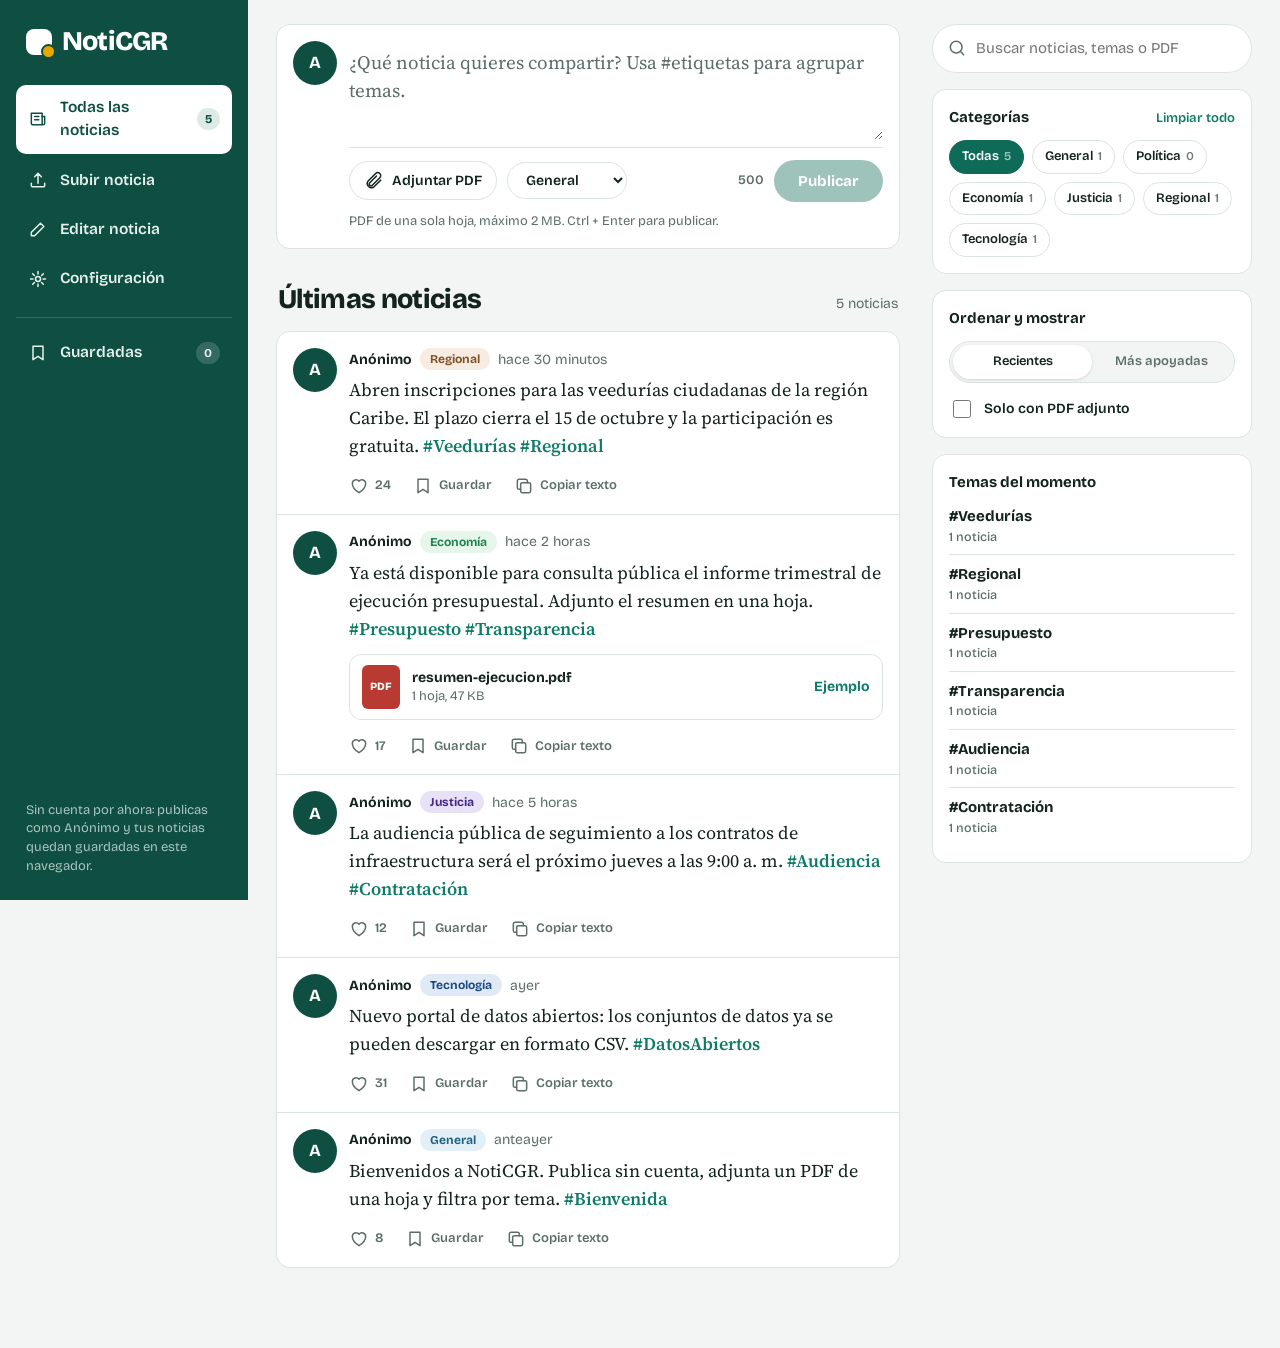
==== index.html @ 5ce53938 "NotiCGR_NombreBeta_1.0v" ====
<!doctype html>
<html lang="es">
<head>
<meta charset="utf-8">
<meta name="viewport" content="width=device-width, initial-scale=1">
<title>NotiCGR – Tablón de noticias</title>
<link rel="preconnect" href="https://fonts.googleapis.com">
<link rel="preconnect" href="https://fonts.gstatic.com" crossorigin>
<link href="https://fonts.googleapis.com/css2?family=Bricolage+Grotesque:opsz,wght@12..96,400;12..96,600;12..96,700;12..96,800&family=Source+Serif+4:opsz,wght@8..60,400;8..60,600&display=swap" rel="stylesheet">
<link rel="stylesheet" href="styles.css">
</head>
<body>

<svg width="0" height="0" style="position:absolute" aria-hidden="true">
  <symbol id="i-news" viewBox="0 0 24 24"><path d="M4 5h13v14H6a2 2 0 0 1-2-2z"/><path d="M17 9h3v8a2 2 0 0 1-2 2M8 9h5M8 13h5"/></symbol>
  <symbol id="i-upload" viewBox="0 0 24 24"><path d="M12 16V4m0 0L8 8m4-4 4 4M4 16v3a1 1 0 0 0 1 1h14a1 1 0 0 0 1-1v-3"/></symbol>
  <symbol id="i-edit" viewBox="0 0 24 24"><path d="M4 20h4L19 9l-4-4L4 16z"/></symbol>
  <symbol id="i-gear" viewBox="0 0 24 24"><circle cx="12" cy="12" r="3"/><path d="M12 3v3M12 18v3M3 12h3M18 12h3M5.6 5.6l2.1 2.1M16.3 16.3l2.1 2.1M18.4 5.6l-2.1 2.1M7.7 16.3l-2.1 2.1"/></symbol>
  <symbol id="i-bookmark" viewBox="0 0 24 24"><path d="M6 4h12v16l-6-4-6 4z"/></symbol>
  <symbol id="i-search" viewBox="0 0 24 24"><circle cx="11" cy="11" r="7"/><path d="m20 20-4-4"/></symbol>
  <symbol id="i-clip" viewBox="0 0 24 24"><path d="M20 11l-8 8a5 5 0 0 1-7-7l9-9a3.5 3.5 0 0 1 5 5l-9 9a2 2 0 0 1-3-3l8-8"/></symbol>
  <symbol id="i-heart" viewBox="0 0 24 24"><path d="M12 20s-8-5-8-11a4.5 4.5 0 0 1 8-2.8A4.5 4.5 0 0 1 20 9c0 6-8 11-8 11z"/></symbol>
  <symbol id="i-share" viewBox="0 0 24 24"><rect x="8" y="8" width="12" height="12" rx="2"/><path d="M16 8V6a2 2 0 0 0-2-2H6a2 2 0 0 0-2 2v8a2 2 0 0 0 2 2h2"/></symbol>
  <symbol id="i-trash" viewBox="0 0 24 24"><path d="M5 7h14M9 7V4h6v3M7 7l1 13h8l1-13"/></symbol>
  <symbol id="i-x" viewBox="0 0 24 24"><path d="M6 6l12 12M18 6L6 18"/></symbol>
</svg>

<!-- Barra superior (solo tablet y móvil) -->
<header class="topbar">
  <a class="brand" href="#"><span class="mark"></span>NotiCGR</a>
  <button class="ghost" id="mtoggle" aria-expanded="false" aria-controls="aside">
    <svg class="i"><use href="#i-search"/></svg>Buscar y filtrar
  </button>
</header>

<!-- Panel de control (izquierda). Cambia cada href="#" por la página real cuando exista. -->
<nav class="side" id="nav" aria-label="Panel de control">
  <a class="brand" href="#"><span class="mark"></span>NotiCGR</a>
  <ul>
    <li><a class="nav" href="#" data-view="all" aria-current="page"><svg class="i"><use href="#i-news"/></svg><span class="lbl">Todas las noticias</span><span class="badge" id="n-all">0</span></a></li>
    <li><a class="nav" href="#" data-view="upload"><svg class="i"><use href="#i-upload"/></svg><span class="lbl">Subir noticia</span></a></li>
    <li><a class="nav" href="#" data-view="edit"><svg class="i"><use href="#i-edit"/></svg><span class="lbl">Editar noticia</span></a></li>
    <li><a class="nav" href="#" data-view="settings"><svg class="i"><use href="#i-gear"/></svg><span class="lbl">Configuración</span></a></li>
    <li class="sep"><a class="nav" href="#" data-view="saved"><svg class="i"><use href="#i-bookmark"/></svg><span class="lbl">Guardadas</span><span class="badge" id="n-saved">0</span></a></li>
  </ul>
  <p class="note">Sin cuenta por ahora: publicas como Anónimo y tus noticias quedan guardadas en este navegador.</p>
</nav>

<div class="app">
  <main>
    <!-- Publicar -->
    <section class="composer" id="composer" aria-label="Publicar una noticia">
      <div class="av" aria-hidden="true">A</div>
      <div>
        <textarea id="text" maxlength="500" rows="3" placeholder="¿Qué noticia quieres compartir? Usa #etiquetas para agrupar temas."></textarea>
        <div class="fchip" id="fchip">
          <span class="ic">PDF</span><span class="fname" id="fname"></span>
          <button class="x" id="fremove" aria-label="Quitar PDF"><svg class="i"><use href="#i-x"/></svg></button>
        </div>
        <div class="cbar">
          <button class="ghost" id="attach" type="button"><svg class="i"><use href="#i-clip"/></svg>Adjuntar PDF</button>
          <input type="file" id="file" accept="application/pdf,.pdf" hidden>
          <select class="ghost" id="pcat" aria-label="Categoría"></select>
          <span class="sp"></span>
          <span class="cnt" id="cnt" title="Caracteres restantes">500</span>
          <button class="btn" id="pub" disabled>Publicar</button>
        </div>
        <p class="hint">PDF de una sola hoja, máximo 2 MB. Ctrl + Enter para publicar.</p>
      </div>
    </section>

    <!-- Tablón -->
    <div class="fh"><h1 id="title">Últimas noticias</h1><span id="count"></span></div>
    <div id="feed" aria-live="polite"></div>
  </main>

  <!-- Búsqueda y filtros (derecha) -->
  <aside class="aside" id="aside" aria-label="Búsqueda y filtros">
    <label class="search">
      <svg class="i"><use href="#i-search"/></svg>
      <input id="q" type="search" placeholder="Buscar noticias, temas o PDF" autocomplete="off">
    </label>
    <section class="panel">
      <div class="ph"><h2>Categorías</h2><button class="link" id="reset">Limpiar todo</button></div>
      <div class="chips" id="chips"></div>
    </section>
    <section class="panel">
      <h2>Ordenar y mostrar</h2>
      <div class="seg" id="sort" role="group" aria-label="Orden">
        <button data-sort="new" aria-pressed="true">Recientes</button>
        <button data-sort="top" aria-pressed="false">Más apoyadas</button>
      </div>
      <label class="check"><input type="checkbox" id="onlypdf"> Solo con PDF adjunto</label>
    </section>
    <section class="panel">
      <h2>Temas del momento</h2>
      <div id="topics"></div>
    </section>
  </aside>
</div>

<div id="toast" role="status" aria-live="polite"></div>
<script src="app.js"></script>
</body>
</html>
---- styles.css ----
/* NotiCGR – estilos del dashboard */
:root{
  --paper:#F2F5F3;--card:#fff;--ink:#14231E;--muted:#5D6E67;--line:#DCE4E0;
  --brand:#0E4F42;--brand-2:#0A3B31;--on-brand:#E6F1ED;--btn:#0E6B58;--accent:#0E7C66;--amber:#E6A700;
  --r:14px;--side:248px;
  --ui:"Bricolage Grotesque",system-ui,-apple-system,"Segoe UI",sans-serif;
  --serif:"Source Serif 4",Georgia,serif;
}
@media (prefers-color-scheme:dark){
  :root{--paper:#0D1512;--card:#141F1B;--ink:#E7EFEB;--muted:#93A69E;--line:#24342E;--accent:#3CC4A5;--brand:#0A3B31;--brand-2:#072C24}
}
*{box-sizing:border-box}
html{scroll-padding-top:70px}
body{margin:0;background:var(--paper);color:var(--ink);font:16px/1.5 var(--ui);-webkit-font-smoothing:antialiased}
button,input,select,textarea{font:inherit;color:inherit}
:focus-visible{outline:2px solid var(--accent);outline-offset:2px}
.i{width:20px;height:20px;flex:none;fill:none;stroke:currentColor;stroke-width:1.8;stroke-linecap:round;stroke-linejoin:round}

/* ---------- Panel de control ---------- */
.side{position:fixed;inset:0 auto 0 0;width:var(--side);background:var(--brand);color:var(--on-brand);display:flex;flex-direction:column;padding:28px 16px 24px;z-index:20}
.side :focus-visible{outline-color:#fff}
.brand{display:flex;align-items:center;gap:10px;font:800 27px/1 var(--ui);letter-spacing:-.03em;color:#fff;text-decoration:none;padding:0 10px 30px}
.topbar .brand{color:var(--ink);padding:0;font-size:22px}
.mark{width:26px;height:26px;border-radius:8px;background:#fff;position:relative;flex:none}
.mark::after{content:"";position:absolute;right:-4px;bottom:-4px;width:11px;height:11px;border-radius:50%;background:var(--amber);border:2px solid var(--brand)}
.topbar .mark{background:var(--brand)}
.topbar .mark::after{border-color:var(--paper)}
.side ul{list-style:none;margin:0;padding:0;display:grid;gap:4px}
.side .sep{margin-top:12px;padding-top:12px;border-top:1px solid rgba(255,255,255,.16)}
.nav{display:flex;align-items:center;gap:12px;padding:11px 12px;border-radius:10px;color:inherit;text-decoration:none;font-weight:600;font-size:15.5px}
.nav:hover{background:rgba(255,255,255,.09)}
.nav[aria-current=page]{background:#fff;color:var(--brand)}
.badge{margin-left:auto;font-size:12px;font-weight:700;background:rgba(255,255,255,.16);padding:2px 8px;border-radius:99px}
.nav[aria-current=page] .badge{background:#DCEBE5;color:var(--brand)}
.note{margin:auto 10px 0;font-size:13px;line-height:1.45;opacity:.72}

/* ---------- Estructura ---------- */
.topbar{display:none}
.app{margin-left:var(--side);display:grid;grid-template-columns:minmax(0,660px) 320px;gap:32px;justify-content:center;padding:0 28px}
main{padding:24px 0 80px;min-width:0}
.aside{position:sticky;top:0;align-self:start;max-height:100vh;overflow:auto;padding:24px 0;display:grid;gap:16px;scrollbar-width:thin}

/* ---------- Publicar ---------- */
.composer{display:grid;grid-template-columns:44px 1fr;gap:12px;background:var(--card);border:1px solid var(--line);border-radius:var(--r);padding:16px}
.composer:focus-within{border-color:var(--accent);box-shadow:0 0 0 3px color-mix(in oklab,var(--accent) 22%,transparent)}
.composer.drag{border-color:var(--amber);border-style:dashed}
.av{width:44px;height:44px;border-radius:50%;background:var(--brand);color:#fff;display:grid;place-items:center;font-weight:700;font-size:17px}
#text{width:100%;min-height:84px;resize:vertical;border:0;outline:0;background:transparent;font:400 19px/1.45 var(--serif);padding:8px 0}
#text::placeholder{color:var(--muted)}
.cbar{display:flex;align-items:center;gap:10px;flex-wrap:wrap;border-top:1px solid var(--line);padding-top:12px}
.sp{flex:1}
.cnt{font-size:13px;font-weight:600;color:var(--muted);min-width:28px;text-align:right}
.cnt.warn{color:#B4520A}
.hint{margin:10px 0 0;font-size:13px;color:var(--muted)}
.ghost{display:inline-flex;align-items:center;gap:8px;padding:8px 14px;border:1px solid var(--line);border-radius:99px;background:none;font-size:14px;font-weight:600;cursor:pointer}
.ghost:hover{border-color:var(--accent);color:var(--accent)}
select.ghost{padding-right:10px;background:var(--card)}
.btn{background:var(--btn);color:#fff;border:0;border-radius:99px;padding:10px 24px;font-weight:700;font-size:15px;cursor:pointer}
.btn:hover:not(:disabled){filter:brightness(1.12)}
.btn:disabled{opacity:.4;cursor:not-allowed}
.fchip{display:none;align-items:center;gap:10px;margin:4px 0 12px;padding:8px 10px;border:1px solid var(--line);border-radius:12px;font-size:14px}
.fchip.on{display:flex}
.fname{flex:1;min-width:0;overflow:hidden;text-overflow:ellipsis;white-space:nowrap;font-weight:600}
.ic{display:grid;place-items:center;flex:none;width:38px;height:44px;border-radius:6px;background:#B93A32;color:#fff;font-size:11px;font-weight:800;letter-spacing:.02em}
.fchip .ic{width:30px;height:36px;font-size:10px}
.x{display:grid;place-items:center;width:30px;height:30px;border:0;border-radius:50%;background:none;color:var(--muted);cursor:pointer}
.x:hover{background:var(--line);color:var(--ink)}

/* ---------- Tablón ---------- */
.fh{display:flex;align-items:baseline;justify-content:space-between;margin:30px 2px 12px}
.fh h1{margin:0;font-size:27px;font-weight:800;letter-spacing:-.025em}
#count{color:var(--muted);font-size:14px}
#feed{background:var(--card);border:1px solid var(--line);border-radius:var(--r);overflow:hidden}
.post{display:grid;grid-template-columns:44px 1fr;gap:12px;padding:16px;border-top:1px solid var(--line)}
.post:first-child{border-top:0}
.post.new{animation:fresh 1.8s ease-out}
@keyframes fresh{from{background:color-mix(in oklab,var(--amber) 24%,var(--card))}}
.pb{min-width:0}
.pb header{display:flex;align-items:center;gap:8px;flex-wrap:wrap;font-size:14px}
.pb time{color:var(--muted)}
.cat{font-size:12px;font-weight:700;padding:2px 10px;border-radius:99px;
  background:color-mix(in oklab,hsl(var(--h) 65% 45%) 14%,var(--card));
  color:color-mix(in oklab,hsl(var(--h) 70% 38%) 75%,var(--ink))}
.pb p{margin:6px 0 0;font:400 18px/1.55 var(--serif);white-space:pre-line;overflow-wrap:anywhere}
.tag{all:unset;cursor:pointer;color:var(--accent);font-weight:600}
.tag:hover{text-decoration:underline}
.tag:focus-visible{outline:2px solid var(--accent);border-radius:3px}
.pdf{display:flex;align-items:center;gap:12px;margin-top:12px;padding:10px 12px;border:1px solid var(--line);border-radius:12px;color:inherit;text-decoration:none;font-size:14px;line-height:1.35}
a.pdf:hover{border-color:var(--accent)}
.pdf small{color:var(--muted);font-size:13px}
.pdf .go{margin-left:auto;font-weight:700;color:var(--accent)}
.acts{display:flex;gap:2px;margin:10px 0 -4px -10px}
.acts button{display:flex;align-items:center;gap:6px;padding:6px 10px;border:0;border-radius:99px;background:none;color:var(--muted);font-size:13px;font-weight:600;cursor:pointer}
.acts button:hover{background:color-mix(in oklab,var(--accent) 12%,transparent);color:var(--accent)}
.acts [aria-pressed=true]{color:var(--accent)}
.acts [aria-pressed=true] .i{fill:currentColor}
.acts .del{margin-left:auto}
.acts .del:hover{color:#C0392B;background:color-mix(in oklab,#C0392B 12%,transparent)}
.empty{display:grid;gap:4px;padding:48px 24px;text-align:center;color:var(--muted)}
.empty b{color:var(--ink);font-size:17px}

/* ---------- Búsqueda y filtros ---------- */
.search{position:relative;display:block}
.search .i{position:absolute;left:15px;top:50%;translate:0 -50%;color:var(--muted);pointer-events:none}
.search input{width:100%;padding:12px 16px 12px 43px;border:1px solid var(--line);border-radius:99px;background:var(--card);font-size:15px;outline:0}
.search input:focus{border-color:var(--accent);box-shadow:0 0 0 3px color-mix(in oklab,var(--accent) 22%,transparent)}
.panel{background:var(--card);border:1px solid var(--line);border-radius:var(--r);padding:16px}
.panel h2{margin:0 0 12px;font-size:15px;font-weight:700}
.ph{display:flex;align-items:baseline;justify-content:space-between}
.ph h2{margin-bottom:12px}
.link{border:0;background:none;padding:0;color:var(--accent);font-size:13px;font-weight:600;cursor:pointer}
.link:hover{text-decoration:underline}
.chips{display:flex;flex-wrap:wrap;gap:8px}
.chip{padding:6px 12px;border:1px solid var(--line);border-radius:99px;background:none;font-size:13px;font-weight:600;cursor:pointer}
.chip small{margin-left:5px;font-size:12px;opacity:.6}
.chip:hover{border-color:var(--accent)}
.chip[aria-pressed=true]{background:var(--btn);border-color:var(--btn);color:#fff}
.seg{display:grid;grid-template-columns:1fr 1fr;padding:3px;border-radius:99px;background:var(--paper);border:1px solid var(--line)}
.seg button{padding:7px 8px;border:0;border-radius:99px;background:none;font-size:13px;font-weight:600;color:var(--muted);cursor:pointer}
.seg [aria-pressed=true]{background:var(--card);color:var(--ink);box-shadow:0 1px 3px rgba(0,0,0,.14)}
.check{display:flex;align-items:center;gap:10px;margin-top:14px;font-size:14px;font-weight:600;cursor:pointer}
.check input{width:18px;height:18px;accent-color:var(--btn)}
.topic{display:flex;flex-direction:column;align-items:flex-start;width:100%;padding:8px 0;border:0;border-top:1px solid var(--line);background:none;font-size:15px;font-weight:700;text-align:left;cursor:pointer}
.topic:first-child{border-top:0;padding-top:0}
.topic:hover{color:var(--accent)}
.topic small{font-size:12.5px;font-weight:500;color:var(--muted)}
.muted{margin:0;color:var(--muted);font-size:14px}

/* ---------- Aviso ---------- */
#toast{position:fixed;left:50%;bottom:28px;translate:-50% 16px;opacity:0;pointer-events:none;max-width:calc(100vw - 32px);padding:11px 18px;border-radius:99px;background:var(--ink);color:var(--paper);font-size:14px;font-weight:600;transition:opacity .25s,translate .25s;z-index:50}
#toast.on{opacity:1;translate:-50% 0}

/* ---------- Tablet: los filtros pasan a un panel desplegable ---------- */
@media (max-width:1180px){
  .app{grid-template-columns:minmax(0,660px)}
  .topbar{display:flex;justify-content:flex-end;align-items:center;position:sticky;top:0;z-index:15;margin-left:var(--side);padding:10px 28px;background:color-mix(in oklab,var(--paper) 92%,transparent);backdrop-filter:blur(8px)}
  .topbar .brand{display:none}
  .aside{display:none;position:static;max-height:none;order:-1;padding:16px 0 0}
  body.aside-open .aside{display:grid}
  main{padding-top:16px}
}

/* ---------- Móvil: el panel de control pasa a barra inferior ---------- */
@media (max-width:820px){
  .topbar{margin-left:0;padding:10px 14px;justify-content:space-between}
  .topbar .brand{display:flex}
  .app{margin-left:0;padding:0 14px}
  main{padding-bottom:104px}
  .side{inset:auto 0 0 0;width:auto;flex-direction:row;padding:6px 6px calc(6px + env(safe-area-inset-bottom));box-shadow:0 -1px 0 rgba(255,255,255,.1)}
  .side>.brand,.note,.badge{display:none}
  .side ul{flex:1;grid-auto-flow:column;grid-auto-columns:1fr;gap:2px}
  .side .sep{margin:0;padding:0;border:0}
  .nav{flex-direction:column;justify-content:center;gap:3px;padding:7px 2px;text-align:center;font-size:10.5px;line-height:1.15}
  .composer{grid-template-columns:1fr;padding:14px}
  .composer>.av{display:none}
  .post{grid-template-columns:36px 1fr;gap:10px;padding:14px}
  .post .av{width:36px;height:36px;font-size:15px}
  #toast{bottom:92px}
}
@media (prefers-reduced-motion:reduce){*{animation:none!important;transition:none!important}}
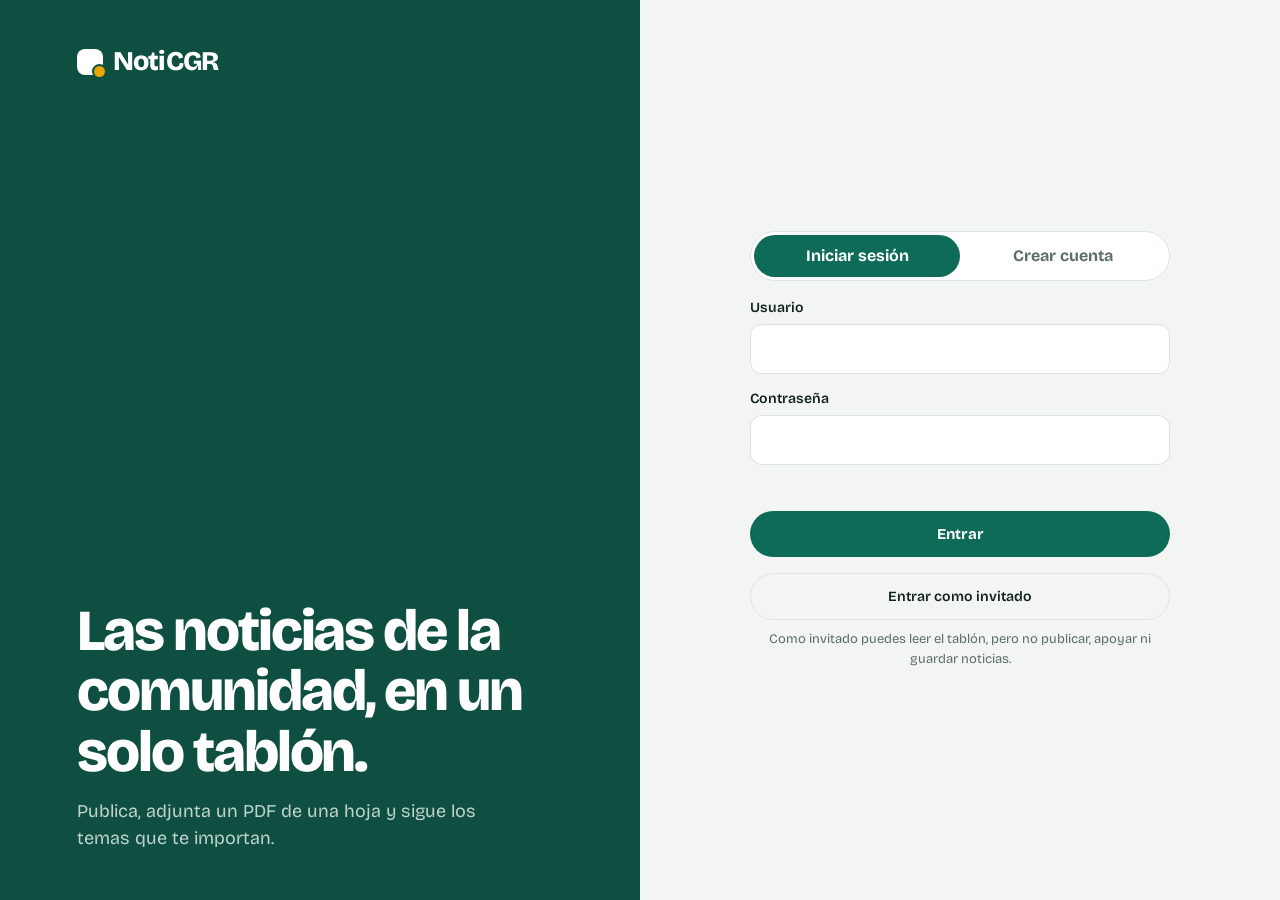
==== commit 606ed53d: "CGRnews_b1.1v" ====
--- a/index.html
+++ b/index.html
@@ -8,6 +8,7 @@
 <link rel="preconnect" href="https://fonts.gstatic.com" crossorigin>
 <link href="https://fonts.googleapis.com/css2?family=Bricolage+Grotesque:opsz,wght@12..96,400;12..96,600;12..96,700;12..96,800&family=Source+Serif+4:opsz,wght@8..60,400;8..60,600&display=swap" rel="stylesheet">
 <link rel="stylesheet" href="styles.css">
+<script>try{if(!localStorage.getItem("noticgr.session"))location.replace("login.html")}catch(e){}</script>
 </head>
 <body>
 
@@ -31,6 +32,7 @@
   <button class="ghost" id="mtoggle" aria-expanded="false" aria-controls="aside">
     <svg class="i"><use href="#i-search"/></svg>Buscar y filtrar
   </button>
+  <button class="ghost tb-out" data-out></button>
 </header>
 
 <!-- Panel de control (izquierda). Cambia cada href="#" por la página real cuando exista. -->
@@ -43,7 +45,7 @@
     <li><a class="nav" href="#" data-view="settings"><svg class="i"><use href="#i-gear"/></svg><span class="lbl">Configuración</span></a></li>
     <li class="sep"><a class="nav" href="#" data-view="saved"><svg class="i"><use href="#i-bookmark"/></svg><span class="lbl">Guardadas</span><span class="badge" id="n-saved">0</span></a></li>
   </ul>
-  <p class="note">Sin cuenta por ahora: publicas como Anónimo y tus noticias quedan guardadas en este navegador.</p>
+  <div class="me"><span class="av" id="me-av"></span><div><b id="me-name"></b><small id="me-role"></small></div><button data-out></button></div>
 </nav>
 
 <div class="app">
@@ -67,6 +69,12 @@
         </div>
         <p class="hint">PDF de una sola hoja, máximo 2 MB. Ctrl + Enter para publicar.</p>
       </div>
+    </section>
+
+    <section class="guestbox" id="guestbox" hidden>
+      <span><b>Estás leyendo como invitado.</b> Crea una cuenta para publicar, apoyar y guardar noticias.</span>
+      <a class="btn" href="login.html?modo=registro">Crear cuenta</a>
+      <a class="ghost" href="login.html">Iniciar sesión</a>
     </section>
 
     <!-- Tablón -->
@@ -99,6 +107,15 @@
   </aside>
 </div>
 
+<div id="gate" role="dialog" aria-modal="true" aria-labelledby="gate-t">
+  <div class="gate-card">
+    <h2 id="gate-t">Únete a NotiCGR</h2>
+    <p id="gate-msg"></p>
+    <a class="btn" id="gate-go" href="login.html?modo=registro">Crear cuenta</a>
+    <a class="ghost" href="login.html">Iniciar sesión</a>
+    <button class="link" id="gate-guest" type="button">Seguir como invitado</button>
+  </div>
+</div>
 <div id="toast" role="status" aria-live="polite"></div>
 <script src="app.js"></script>
 </body>
--- a/styles.css
+++ b/styles.css
@@ -158,3 +158,55 @@
   #toast{bottom:92px}
 }
 @media (prefers-reduced-motion:reduce){*{animation:none!important;transition:none!important}}
+
+/* ---------- Cuentas, invitado y aviso ---------- */
+[hidden]{display:none!important}
+a.ghost,a.btn{text-decoration:none}
+.me{display:flex;align-items:center;gap:10px;margin-top:auto;padding:14px 10px 0;border-top:1px solid rgba(255,255,255,.16)}
+.me .av{width:38px;height:38px;font-size:15px;background:#fff;color:var(--brand);flex:none}
+.me div{min-width:0;flex:1;display:grid;line-height:1.25}
+.me b{overflow:hidden;text-overflow:ellipsis;white-space:nowrap}
+.me small{opacity:.7;font-size:12.5px}
+.me button{border:1px solid rgba(255,255,255,.35);border-radius:99px;background:none;color:#fff;padding:6px 12px;font-size:13px;font-weight:600;cursor:pointer}
+.me button:hover{background:rgba(255,255,255,.12)}
+.tb-out{display:none;margin-left:8px}
+.guestbox{display:flex;align-items:center;gap:10px;flex-wrap:wrap;padding:16px;border:1px solid var(--line);border-left:4px solid var(--amber);border-radius:var(--r);background:var(--card)}
+.guestbox span{flex:1 1 240px;color:var(--muted);font-size:14px}
+.guestbox .btn{padding:9px 20px}
+body.guest .acts [data-act=like],body.guest .acts [data-act=save]{opacity:.55}
+#gate{position:fixed;inset:0;z-index:100;display:none;place-items:center;padding:20px;background:color-mix(in oklab,var(--ink) 38%,transparent);backdrop-filter:blur(10px) saturate(.8);-webkit-backdrop-filter:blur(10px) saturate(.8)}
+#gate.on{display:grid}
+.gate-card{width:min(440px,100%);display:grid;gap:12px;padding:28px;border:1px solid var(--line);border-radius:18px;background:var(--card);box-shadow:0 24px 60px rgba(0,0,0,.28);animation:pop .25s ease-out}
+.gate-card h2{margin:0;font-size:24px;font-weight:800;letter-spacing:-.02em}
+.gate-card p{margin:0 0 6px;color:var(--muted)}
+.gate-card .btn,.gate-card .ghost{justify-content:center;text-align:center}
+.gate-card .link{justify-self:center;margin-top:4px;font-size:14px}
+@keyframes pop{from{opacity:0;scale:.96}}
+
+/* Pantalla de acceso */
+.auth-wrap{min-height:100vh;display:grid;grid-template-columns:1fr 1fr}
+.hero{display:flex;flex-direction:column;justify-content:space-between;gap:40px;padding:48px clamp(28px,6vw,84px);background:var(--brand);color:var(--on-brand)}
+.hero .brand{padding:0}
+.hero h1{margin:0 0 16px;max-width:15ch;font-size:clamp(34px,4.6vw,58px);font-weight:800;line-height:1.04;letter-spacing:-.035em;color:#fff}
+.hero p{margin:0;max-width:38ch;font-size:18px;opacity:.82}
+.auth-card{align-self:center;justify-self:center;width:min(420px,calc(100% - 40px));display:grid;gap:16px;padding:32px 0}
+.tabs{display:grid;grid-template-columns:1fr 1fr;padding:3px;border:1px solid var(--line);border-radius:99px;background:var(--card)}
+.tabs button{padding:9px;border:0;border-radius:99px;background:none;color:var(--muted);font-weight:700;cursor:pointer}
+.tabs [aria-selected=true]{background:var(--btn);color:#fff}
+.auth-card form{display:grid;gap:14px}
+.auth-card label{display:grid;gap:6px;font-size:14px;font-weight:600}
+.auth-card label small{color:var(--muted);font-weight:400}
+.auth-card input{padding:12px 14px;border:1px solid var(--line);border-radius:12px;background:var(--card);font-size:16px}
+.auth-card input:focus{outline:0;border-color:var(--accent);box-shadow:0 0 0 3px color-mix(in oklab,var(--accent) 22%,transparent)}
+.err{min-height:1.3em;margin:0;color:#C0392B;font-size:14px;font-weight:600}
+.wide{width:100%;justify-content:center;padding:12px}
+.auth-card .small{margin:-6px 0 0;text-align:center;color:var(--muted);font-size:13px}
+@media (max-width:820px){
+  .auth-wrap{grid-template-columns:1fr}
+  .hero{gap:20px;padding:28px 24px}
+  .hero h1{max-width:none;font-size:30px}
+  .hero p{font-size:16px}
+  .side .me{display:none}
+  .tb-out{display:inline-flex}
+  .topbar .brand{margin-right:auto}
+}
